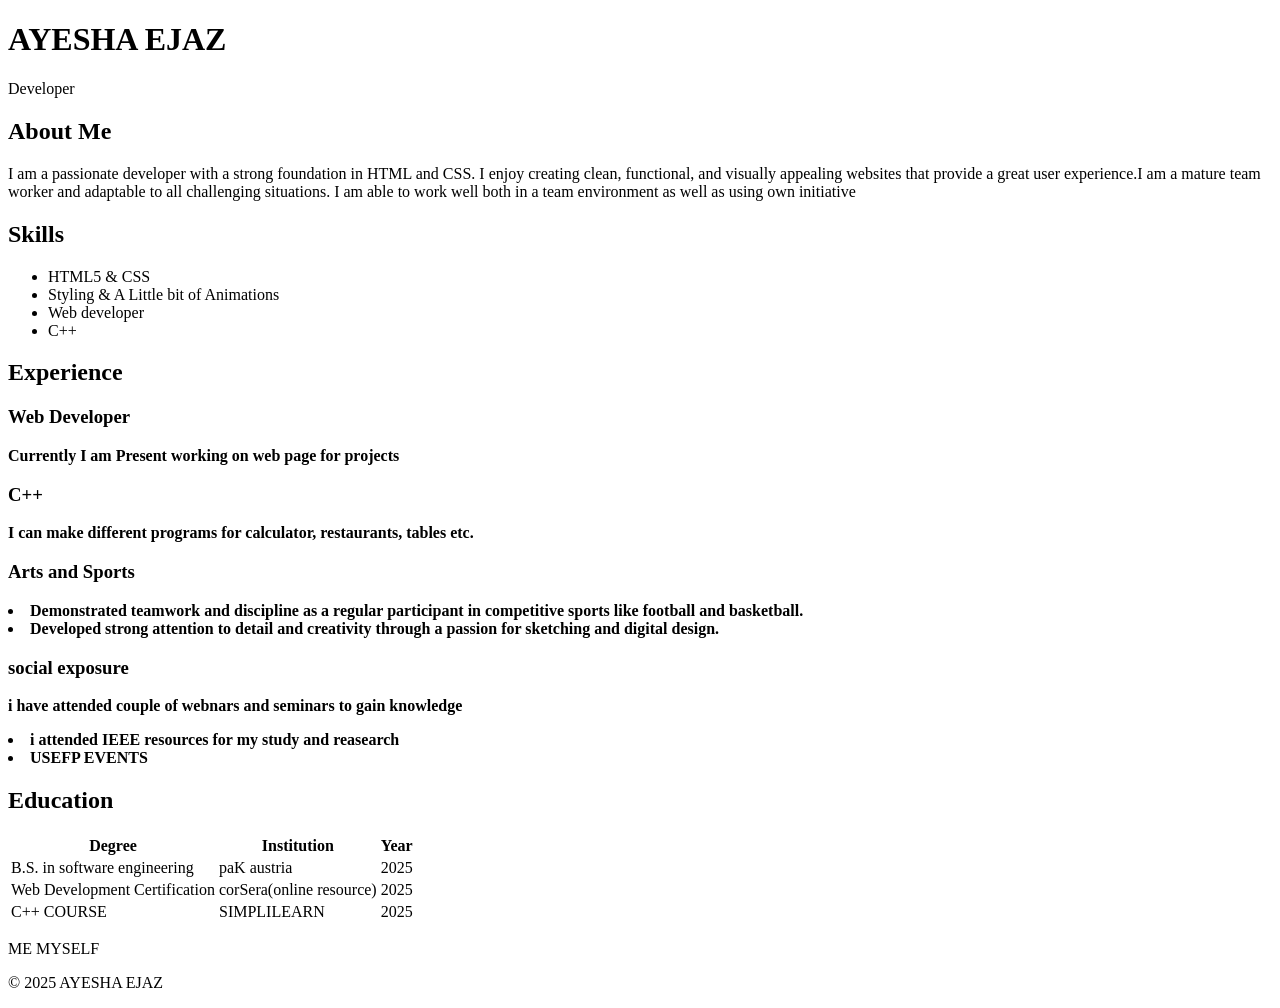
==== index.html @ 1e23bd5e "Add files via upload" ====
<!DOCTYPE html>
<html lang="en">
<head>
    <meta charset="UTF-8">
    <meta name="viewport" content="width=device-width, initial-scale=1.0">
    <title>My Professional CV</title>
    <link rel="stylesheet" href="AYESHA.CSS">
</head>
<body>

    <header>
        <h1>AYESHA EJAZ</h1>
        <p>Developer</p>
    </header>
    <main>
        <section id="about">
            <h2>About Me</h2>
            <p>I am a passionate developer with a strong foundation in HTML and CSS. I enjoy creating clean, functional, and visually appealing websites that provide a great user experience.I am a mature team worker and adaptable to all challenging situations. I am able to work well both in a team environment as well as using own initiative</p>
        </section>
        <section id="skills">
            <h2>Skills</h2>
            <ul>
                <li>HTML5 & CSS</li>
                <li>Styling & A Little bit of Animations</li>
                <li>Web developer</li>
                <li>C++</li>
            </ul>
        </section>
        <section id="experience">
            <h2> Experience </h2>
            <article>
                <h3> Web Developer</h3>
                <p><strong> Currently I am Present working on web page for projects </strong></p>
                <h3>C++</h3>
                <p><strong> I can make different programs for calculator, restaurants, tables etc. </strong></p>
            </article>
            <article>
                <h3>Arts and Sports</h3>
                <p><strong>
                    <LI> Demonstrated teamwork and discipline as a regular participant in competitive sports like football and basketball. </LI>
                    <li>Developed strong attention to detail and creativity through a passion for sketching and digital design.</li>
                </strong></p>
            </article>
            <h3>social exposure</h3>
            <article>
                <p><strong> i have attended couple of webnars and seminars to gain knowledge 
                    <li> i attended IEEE resources for my study and reasearch  </li>
                    <li>USEFP EVENTS  </li> </strong></p>
            </article>
        </section>

        <section id="education">
            <h2>Education</h2>
            <table>
                <thead>
                    <tr>
                        <th>Degree</th>
                        <th>Institution</th>
                        <th>Year</th>
                    </tr>
                </thead>
                <tbody>
                    <tr>
                        <td>B.S. in software engineering</td>
                        <td>paK austria </td>
                        <td>2025</td>
                    </tr>
                    <tr>
                        <td>Web Development Certification</td>
                        <td>corSera(online resource)</td>
                        <td>2025</td>
                    </tr>
                    <tr>
                        <td>C++ COURSE </td>
                        <td>SIMPLILEARN</td>
                        <td>2025</td>
                    </tr>
                </tbody>
            </table>
        </section>
    </main>

    <footer>
        <p>ME MYSELF</p>
        <p>&copy; 2025 AYESHA EJAZ  </p>
    </footer>
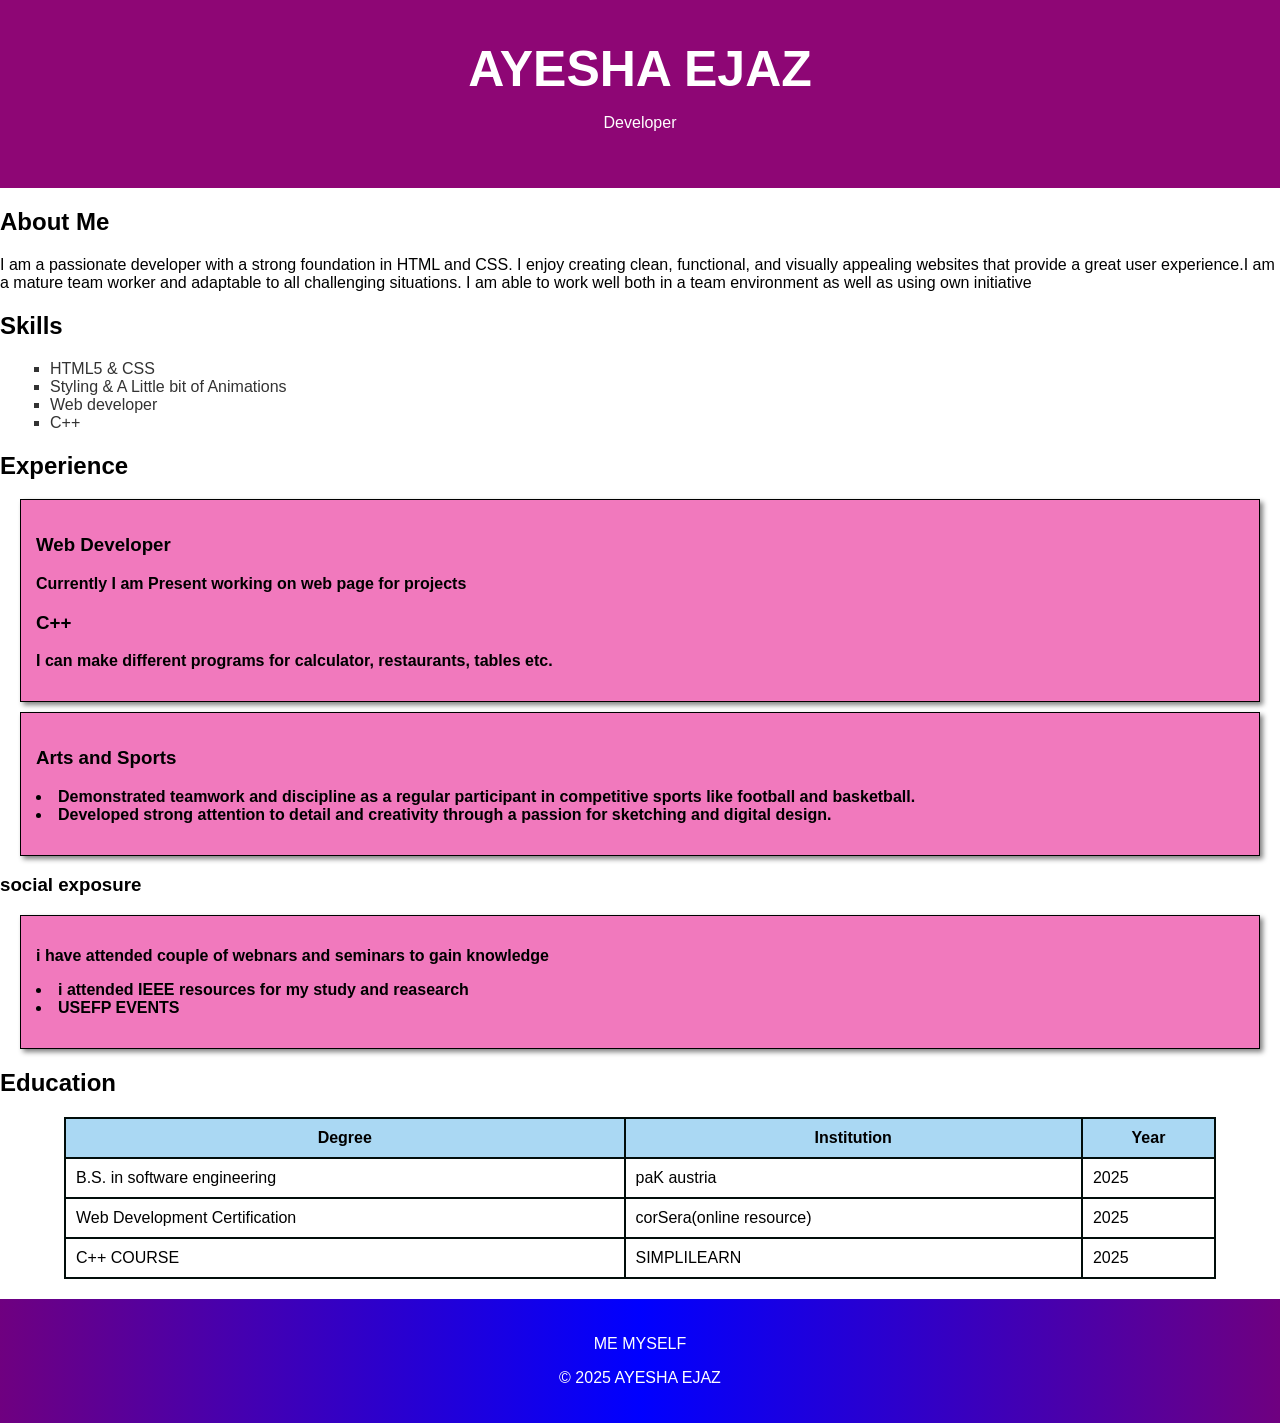
==== commit f9a00b11: "Add files via upload" ====
--- a/index.html
+++ b/index.html
@@ -4,7 +4,7 @@
     <meta charset="UTF-8">
     <meta name="viewport" content="width=device-width, initial-scale=1.0">
     <title>My Professional CV</title>
-    <link rel="stylesheet" href="AYESHA.CSS">
+    <link rel="stylesheet" href="style.CSS">
 </head>
 <body>
 
--- a/style.CSS
+++ b/style.CSS
@@ -0,0 +1,59 @@
+body {
+    font-family: Arial, sans-serif; 
+    margin: 0;
+    padding: 0;
+}
+header {
+    background-color: hsl(311, 92%, 29%); 
+    color: white;
+    padding: 40px; 
+    text-align: center;
+}
+
+header h1 {
+    font-size: 50px; 
+    font-weight: bold; 
+    margin: 0;
+}
+#about-me {
+    padding: 20px;
+    background-color: lch(45.69% 87.96 38.09);
+}
+ul {
+    list-style-type: square; 
+    color: #333; 
+    padding-left: 50px; 
+}
+article {
+    border: 1px solid black; 
+    background-color: hsl(326, 81%, 71%); 
+    padding: 15px;
+    margin: 10px 20px;
+    box-shadow: 3px 3px 5px grey; 
+}
+table {
+    width: 90%;
+    margin: 20px auto;
+    border-collapse: collapse;
+}
+
+table, th, td {
+    border: 2px solid lab(2.86% -3.66 0.1); 
+}
+
+th {
+    background-color: hsl(202, 75%, 81%); 
+    font-weight: bold; 
+    padding: 10px;
+}
+
+td {
+    padding: 10px;
+}
+footer {
+    text-align: center;
+    background: linear-gradient(to right, #6f0080, blue, #6f0080); 
+    color: white;
+    padding: 20px;
+    margin-top: 20px;
+}
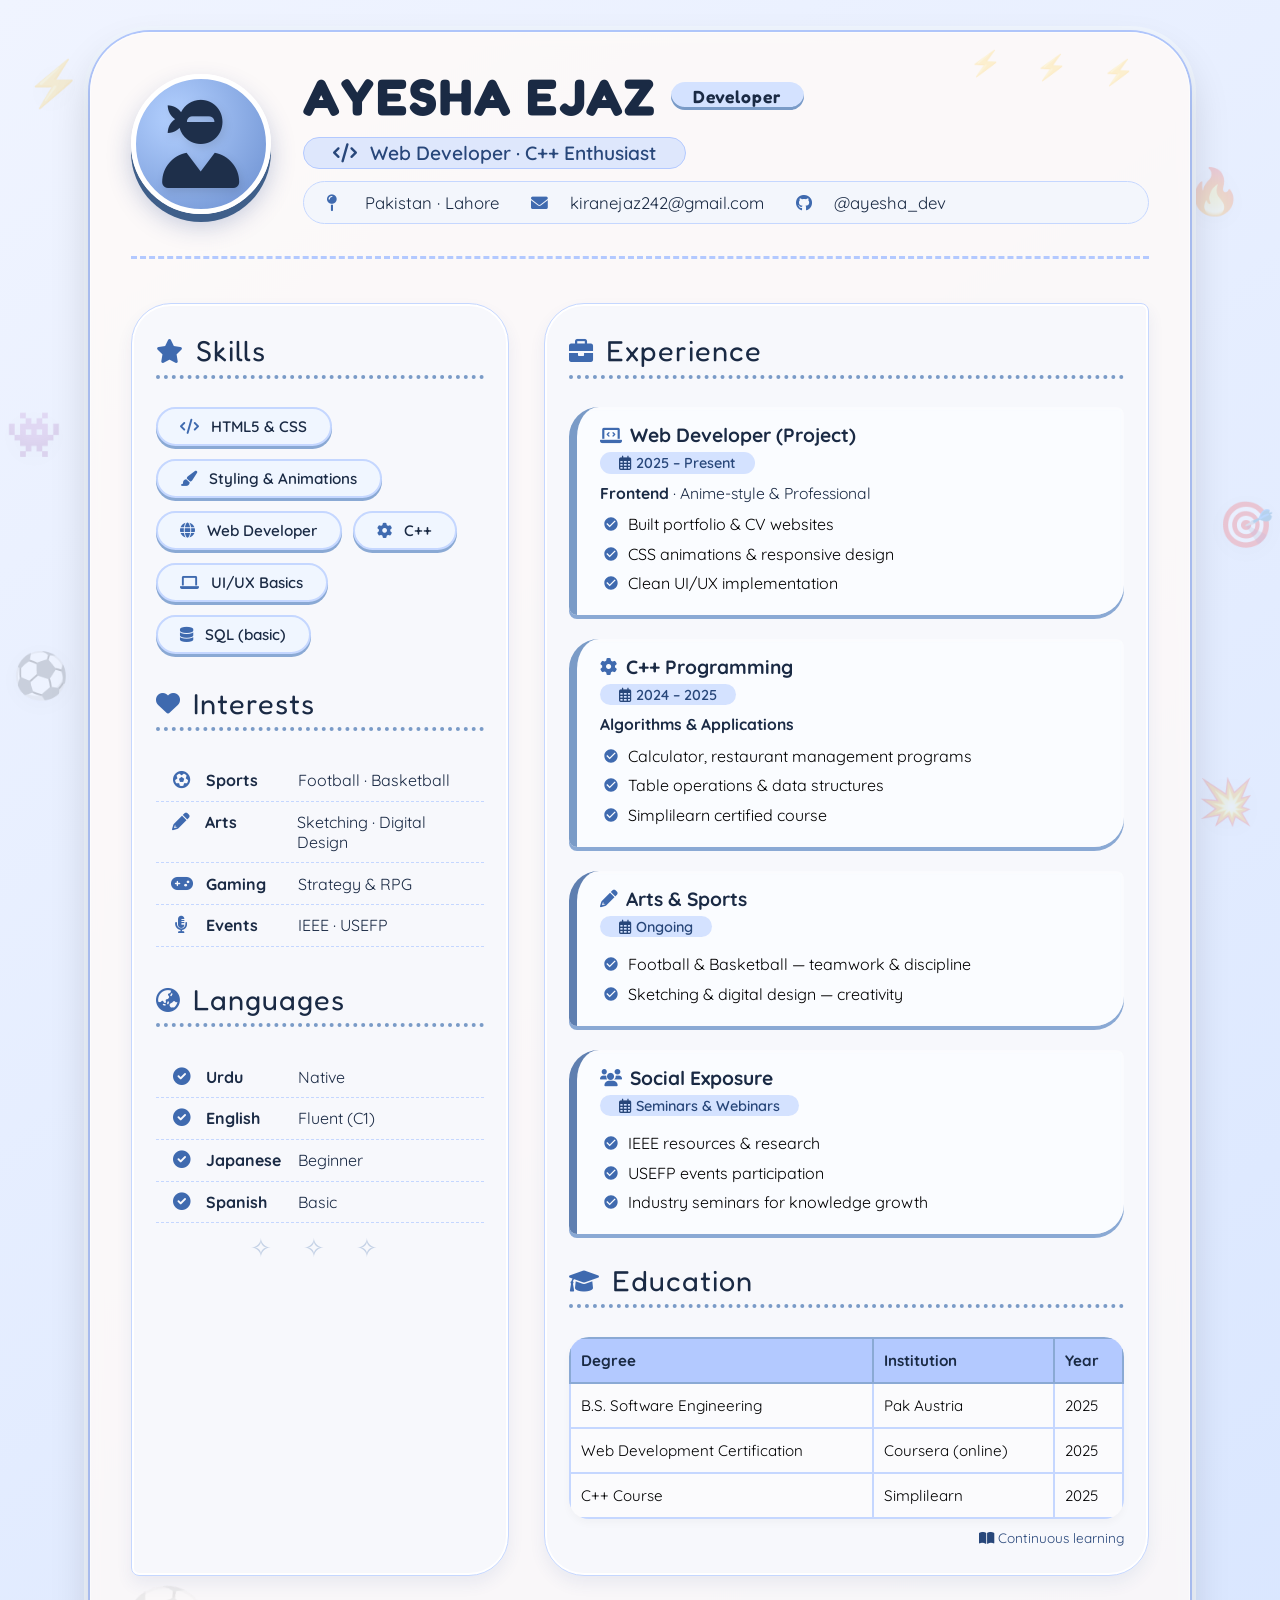
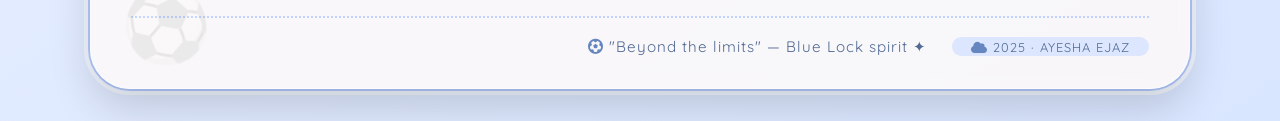
==== commit 36234967: "Add files via upload" ====
--- a/index.html
+++ b/index.html
@@ -1,86 +1,595 @@
 <!DOCTYPE html>
 <html lang="en">
 <head>
-    <meta charset="UTF-8">
-    <meta name="viewport" content="width=device-width, initial-scale=1.0">
-    <title>My Professional CV</title>
-    <link rel="stylesheet" href="style.CSS">
+  <meta charset="UTF-8" />
+  <meta name="viewport" content="width=device-width, initial-scale=1.0" />
+  <title>Anime CV · Ayesha Ejaz</title>
+  <!-- Font Awesome & Google Fonts -->
+  <link rel="stylesheet" href="https://cdnjs.cloudflare.com/ajax/libs/font-awesome/6.0.0-beta3/css/all.min.css" />
+  <link href="https://fonts.googleapis.com/css2?family=Quicksand:wght@400;600;700&family=Fredoka+One&display=swap" rel="stylesheet" />
+  <style>
+    * {
+      margin: 0;
+      padding: 0;
+      box-sizing: border-box;
+    }
+
+    body {
+      background: linear-gradient(145deg, #f0f4ff 0%, #d9e6ff 100%);
+      font-family: 'Quicksand', sans-serif;
+      min-height: 100vh;
+      padding: 2rem 1rem;
+      position: relative;
+      overflow-x: hidden;
+    }
+
+    /* floating anime characters (Blue Lock style) */
+    .floating-char {
+      position: fixed;
+      font-size: 2.8rem;
+      opacity: 0.20;
+      pointer-events: none;
+      z-index: 0;
+      animation: floatAnim 12s infinite alternate ease-in-out;
+      filter: drop-shadow(0 4px 12px rgba(0, 20, 80, 0.12));
+    }
+
+    .char1 { top: 6%; left: 2%; animation-duration: 14s; }
+    .char2 { top: 18%; right: 3%; animation-duration: 16s; animation-delay: -2s; }
+    .char3 { bottom: 22%; left: 1%; animation-duration: 18s; animation-delay: -4s; }
+    .char4 { bottom: 8%; right: 2%; animation-duration: 13s; animation-delay: -6s; }
+    .char5 { top: 45%; left: 0.5%; animation-duration: 20s; animation-delay: -3s; }
+    .char6 { top: 55%; right: 0.5%; animation-duration: 15s; animation-delay: -7s; }
+
+    @keyframes floatAnim {
+      0% { transform: translate(0, 0) rotate(0deg) scale(1); }
+      25% { transform: translate(12px, -18px) rotate(6deg) scale(1.1); }
+      50% { transform: translate(-8px, 8px) rotate(-4deg) scale(0.9); }
+      75% { transform: translate(20px, 10px) rotate(8deg) scale(1.05); }
+      100% { transform: translate(-12px, -12px) rotate(-3deg) scale(0.95); }
+    }
+
+    /* main card – anime/manga style */
+    .cv-container {
+      max-width: 1100px;
+      width: 100%;
+      margin: 0 auto;
+      background: rgba(255, 250, 248, 0.8);
+      backdrop-filter: blur(6px);
+      border-radius: 60px 60px 40px 40px;
+      box-shadow: 0 20px 40px rgba(0, 0, 0, 0.15), 0 0 0 2px #b3c9ff, 0 0 0 6px #f0f6ff;
+      padding: 2rem 2.5rem;
+      position: relative;
+      z-index: 2;
+      border: 1px solid rgba(255, 255, 255, 0.5);
+    }
+
+    /* decorative elements */
+    .cv-container::before {
+      content: "⚡  ⚡  ⚡";
+      position: absolute;
+      top: 18px;
+      right: 40px;
+      font-size: 1.6rem;
+      letter-spacing: 14px;
+      color: #4a6fa5;
+      opacity: 0.2;
+      font-weight: 300;
+      transform: rotate(4deg);
+      pointer-events: none;
+    }
+
+    .cv-container::after {
+      content: "⚽";
+      position: absolute;
+      bottom: 20px;
+      left: 30px;
+      font-size: 4.5rem;
+      opacity: 0.08;
+      transform: rotate(-8deg);
+      pointer-events: none;
+    }
+
+    /* ===== header / profile ===== */
+    .profile-row {
+      display: flex;
+      flex-wrap: wrap;
+      align-items: center;
+      gap: 2rem;
+      margin-bottom: 2.8rem;
+      border-bottom: 3px dashed #b3c9ff;
+      padding-bottom: 2rem;
+    }
+
+    .avatar-frame {
+      flex-shrink: 0;
+      width: 140px;
+      height: 140px;
+      background: radial-gradient(circle at 30% 30%, #b3d0ff, #6a8ecf);
+      border-radius: 50%;
+      display: flex;
+      align-items: center;
+      justify-content: center;
+      border: 5px solid #ffffff;
+      box-shadow: 0 8px 0 #3f5f8a, 0 12px 24px rgba(30, 60, 130, 0.25);
+      transition: 0.2s;
+    }
+
+    .avatar-frame i {
+      font-size: 5.5rem;
+      color: #1e2f4a;
+      filter: drop-shadow(2px 4px 4px rgba(0,0,0,0.1));
+    }
+
+    .profile-text {
+      flex: 1;
+    }
+
+    .profile-text h1 {
+      font-family: 'Fredoka One', cursive;
+      font-size: 3.2rem;
+      letter-spacing: 2px;
+      color: #1a2a44;
+      display: flex;
+      align-items: center;
+      gap: 14px;
+      flex-wrap: wrap;
+    }
+
+    .profile-text h1 small {
+      font-size: 1.1rem;
+      background: #d4e2ff;
+      padding: 0.2rem 1.4rem;
+      border-radius: 40px;
+      color: #1a2a44;
+      font-weight: 600;
+      letter-spacing: 1px;
+      box-shadow: inset 0 -3px 0 #7a9bc7;
+    }
+
+    .subtitle {
+      font-size: 1.2rem;
+      font-weight: 600;
+      color: #28477a;
+      background: rgba(200, 219, 255, 0.6);
+      display: inline-block;
+      padding: 0.2rem 1.8rem;
+      border-radius: 30px;
+      margin: 10px 0 12px;
+      backdrop-filter: blur(2px);
+      border: 1px solid #b3c9ff;
+    }
+
+    .tagline {
+      display: flex;
+      flex-wrap: wrap;
+      gap: 1.2rem 2rem;
+      font-size: 1.05rem;
+      color: #1a2a44;
+      background: rgba(235, 243, 255, 0.6);
+      padding: 0.6rem 1.4rem;
+      border-radius: 60px;
+      backdrop-filter: blur(2px);
+      border: 1px solid #c5d7ff;
+    }
+
+    .tagline i {
+      color: #3f6aaf;
+      margin-right: 8px;
+      width: 1.6rem;
+    }
+
+    /* ===== 2 columns layout ===== */
+    .cv-grid {
+      display: grid;
+      grid-template-columns: 1fr 1.6fr;
+      gap: 2.2rem;
+    }
+
+    .left-panel {
+      background: rgba(240, 246, 255, 0.5);
+      backdrop-filter: blur(2px);
+      border-radius: 40px 40px 40px 8px;
+      padding: 1.8rem 1.5rem;
+      border: 1px solid #c5d7ff;
+      box-shadow: inset 0 0 0 2px #ffffff, 0 8px 16px rgba(50, 80, 140, 0.08);
+    }
+
+    .right-panel {
+      background: rgba(240, 246, 255, 0.5);
+      backdrop-filter: blur(2px);
+      border-radius: 40px 8px 40px 40px;
+      padding: 1.8rem 1.5rem;
+      border: 1px solid #c5d7ff;
+      box-shadow: inset 0 0 0 2px #ffffff, 0 8px 16px rgba(50, 80, 140, 0.08);
+    }
+
+    .section-title {
+      font-family: 'Fredoka One', cursive;
+      font-size: 1.8rem;
+      letter-spacing: 1px;
+      color: #1a2a44;
+      border-bottom: 4px dotted #7a9bc7;
+      padding-bottom: 0.4rem;
+      margin-bottom: 1.8rem;
+      display: flex;
+      align-items: center;
+      gap: 12px;
+    }
+
+    .section-title i {
+      color: #3f6aaf;
+      font-size: 1.5rem;
+    }
+
+    /* skill tags */
+    .skill-tag {
+      display: flex;
+      flex-wrap: wrap;
+      gap: 0.8rem 0.7rem;
+      margin-bottom: 2rem;
+    }
+
+    .skill-tag span {
+      background: #f0f6ff;
+      padding: 0.5rem 1.4rem;
+      border-radius: 40px;
+      font-weight: 600;
+      font-size: 0.95rem;
+      color: #1a2a44;
+      border: 2px solid #c5d7ff;
+      box-shadow: 0 3px 0 #8aa9d4;
+      transition: 0.1s ease;
+    }
+
+    .skill-tag span i {
+      margin-right: 8px;
+      color: #3f6aaf;
+    }
+
+    .info-list {
+      list-style: none;
+      margin-bottom: 2.2rem;
+    }
+
+    .info-list li {
+      display: flex;
+      align-items: baseline;
+      gap: 12px;
+      padding: 0.65rem 0.8rem;
+      border-bottom: 1px dashed #c5d7ff;
+      font-size: 1rem;
+      color: #1a2a44;
+    }
+
+    .info-list li i {
+      width: 1.6rem;
+      color: #3f6aaf;
+      font-size: 1.1rem;
+      text-align: center;
+    }
+
+    .info-list li strong {
+      font-weight: 700;
+      min-width: 80px;
+      color: #1a2a44;
+    }
+
+    /* experience & education cards */
+    .exp-item {
+      background: rgba(255, 255, 255, 0.6);
+      backdrop-filter: blur(2px);
+      padding: 1rem 1.4rem;
+      border-radius: 30px 8px 30px 8px;
+      margin-bottom: 1.5rem;
+      border-left: 8px solid #7a9bc7;
+      box-shadow: 0 4px 0 #8aa9d4;
+      transition: 0.15s;
+    }
+
+    .exp-item h3 {
+      font-size: 1.2rem;
+      color: #1a2a44;
+      display: flex;
+      align-items: center;
+      gap: 8px;
+      flex-wrap: wrap;
+    }
+
+    .exp-item h3 i {
+      color: #3f6aaf;
+      font-size: 1.1rem;
+    }
+
+    .exp-item .meta {
+      font-weight: 600;
+      color: #28477a;
+      font-size: 0.9rem;
+      margin: 5px 0 8px;
+      background: #d4e2ff;
+      display: inline-block;
+      padding: 0.1rem 1.2rem;
+      border-radius: 40px;
+    }
+
+    .exp-item p {
+      color: #1a2a44;
+      line-height: 1.5;
+      font-size: 0.98rem;
+    }
+
+    .exp-item ul {
+      list-style: none;
+      padding-left: 0.2rem;
+      margin-top: 6px;
+    }
+
+    .exp-item ul li {
+      padding: 0.2rem 0 0.2rem 1.6rem;
+      background: url('data:image/svg+xml;utf8,<svg xmlns="http://www.w3.org/2000/svg" width="16" height="16" viewBox="0 0 24 24"><path fill="%233f6aaf" d="M12 2C6.48 2 2 6.48 2 12s4.48 10 10 10 10-4.48 10-10S17.52 2 12 2zm-2 15l-5-5 1.41-1.41L10 14.17l7.59-7.59L19 8l-9 9z"/></svg>') left center no-repeat;
+      background-size: 1rem;
+      margin-bottom: 3px;
+    }
+
+    .cute-separator {
+      text-align: center;
+      font-size: 1.6rem;
+      letter-spacing: 12px;
+      color: #7a9bc7;
+      opacity: 0.4;
+      margin: 0.5rem 0;
+    }
+
+    /* table (education) */
+    .edu-table {
+      width: 100%;
+      border-collapse: collapse;
+      margin: 1.2rem 0 0.5rem;
+      font-size: 0.95rem;
+      border-radius: 20px;
+      overflow: hidden;
+      box-shadow: 0 4px 8px rgba(0,0,0,0.03);
+    }
+
+    .edu-table th {
+      background: #b3c9ff;
+      color: #1a2a44;
+      font-weight: 700;
+      padding: 12px 10px;
+      text-align: left;
+      border: 2px solid #8aa9d4;
+    }
+
+    .edu-table td {
+      padding: 12px 10px;
+      border: 2px solid #c5d7ff;
+      background: rgba(255, 255, 255, 0.5);
+    }
+
+    .edu-table tr:last-child td {
+      border-bottom: 2px solid #c5d7ff;
+    }
+
+    /* footer */
+    .footer-note {
+      margin-top: 2.5rem;
+      text-align: right;
+      font-size: 0.95rem;
+      color: #28477a;
+      border-top: 2px dotted #b3c9ff;
+      padding-top: 1.2rem;
+      opacity: 0.8;
+      letter-spacing: 1px;
+    }
+
+    .footer-note i {
+      color: #3f6aaf;
+    }
+
+    /* responsiveness */
+    @media (max-width: 780px) {
+      .cv-grid {
+        grid-template-columns: 1fr;
+        gap: 2rem;
+      }
+      .profile-row {
+        flex-direction: column;
+        align-items: center;
+        text-align: center;
+      }
+      .profile-text h1 {
+        justify-content: center;
+        font-size: 2.6rem;
+      }
+      .tagline {
+        justify-content: center;
+      }
+      .cv-container {
+        padding: 1.5rem;
+      }
+      .floating-char {
+        font-size: 2rem;
+        opacity: 0.15;
+      }
+    }
+
+    @media (max-width: 460px) {
+      .avatar-frame {
+        width: 110px;
+        height: 110px;
+      }
+      .avatar-frame i {
+        font-size: 4rem;
+      }
+      .profile-text h1 {
+        font-size: 2rem;
+      }
+      .floating-char {
+        font-size: 1.6rem;
+      }
+    }
+  </style>
 </head>
 <body>
 
-    <header>
-        <h1>AYESHA EJAZ</h1>
-        <p>Developer</p>
-    </header>
-    <main>
-        <section id="about">
-            <h2>About Me</h2>
-            <p>I am a passionate developer with a strong foundation in HTML and CSS. I enjoy creating clean, functional, and visually appealing websites that provide a great user experience.I am a mature team worker and adaptable to all challenging situations. I am able to work well both in a team environment as well as using own initiative</p>
-        </section>
-        <section id="skills">
-            <h2>Skills</h2>
-            <ul>
-                <li>HTML5 & CSS</li>
-                <li>Styling & A Little bit of Animations</li>
-                <li>Web developer</li>
-                <li>C++</li>
-            </ul>
-        </section>
-        <section id="experience">
-            <h2> Experience </h2>
-            <article>
-                <h3> Web Developer</h3>
-                <p><strong> Currently I am Present working on web page for projects </strong></p>
-                <h3>C++</h3>
-                <p><strong> I can make different programs for calculator, restaurants, tables etc. </strong></p>
-            </article>
-            <article>
-                <h3>Arts and Sports</h3>
-                <p><strong>
-                    <LI> Demonstrated teamwork and discipline as a regular participant in competitive sports like football and basketball. </LI>
-                    <li>Developed strong attention to detail and creativity through a passion for sketching and digital design.</li>
-                </strong></p>
-            </article>
-            <h3>social exposure</h3>
-            <article>
-                <p><strong> i have attended couple of webnars and seminars to gain knowledge 
-                    <li> i attended IEEE resources for my study and reasearch  </li>
-                    <li>USEFP EVENTS  </li> </strong></p>
-            </article>
-        </section>
-
-        <section id="education">
-            <h2>Education</h2>
-            <table>
-                <thead>
-                    <tr>
-                        <th>Degree</th>
-                        <th>Institution</th>
-                        <th>Year</th>
-                    </tr>
-                </thead>
-                <tbody>
-                    <tr>
-                        <td>B.S. in software engineering</td>
-                        <td>paK austria </td>
-                        <td>2025</td>
-                    </tr>
-                    <tr>
-                        <td>Web Development Certification</td>
-                        <td>corSera(online resource)</td>
-                        <td>2025</td>
-                    </tr>
-                    <tr>
-                        <td>C++ COURSE </td>
-                        <td>SIMPLILEARN</td>
-                        <td>2025</td>
-                    </tr>
-                </tbody>
-            </table>
-        </section>
-    </main>
-
-    <footer>
-        <p>ME MYSELF</p>
-        <p>&copy; 2025 AYESHA EJAZ  </p>
-    </footer>+  <!-- Floating Blue Lock style characters (anime vibe) -->
+  <div class="floating-char char1">⚡</div>
+  <div class="floating-char char2">🔥</div>
+  <div class="floating-char char3">⚽</div>
+  <div class="floating-char char4">💥</div>
+  <div class="floating-char char5">👾</div>
+  <div class="floating-char char6">🎯</div>
+
+  <!-- main CV container -->
+  <div class="cv-container">
+    <!-- profile header -->
+    <div class="profile-row">
+      <div class="avatar-frame">
+        <i class="fas fa-user-ninja"></i>
+      </div>
+      <div class="profile-text">
+        <h1>
+          AYESHA EJAZ <small>Developer</small>
+        </h1>
+        <div class="subtitle">
+          <i class="fas fa-code" style="margin-right: 8px;"></i>  Web Developer · C++ Enthusiast
+        </div>
+        <div class="tagline">
+          <span><i class="fas fa-map-pin"></i> Pakistan · Lahore</span>
+          <span><i class="fas fa-envelope"></i> kiranejaz242@gmail.com</span>
+          <span><i class="fab fa-github"></i> @ayesha_dev</span>
+        </div>
+      </div>
+    </div>
+
+    <!-- grid main -->
+    <div class="cv-grid">
+      <!-- LEFT PANEL: skills, interests, social -->
+      <div class="left-panel">
+        <div class="section-title">
+          <i class="fas fa-star"></i> Skills
+        </div>
+        <div class="skill-tag">
+          <span><i class="fas fa-code"></i> HTML5 & CSS</span>
+          <span><i class="fas fa-paint-brush"></i> Styling & Animations</span>
+          <span><i class="fas fa-globe"></i> Web Developer</span>
+          <span><i class="fas fa-cog"></i> C++</span>
+          <span><i class="fas fa-laptop"></i> UI/UX Basics</span>
+          <span><i class="fas fa-database"></i> SQL (basic)</span>
+        </div>
+
+        <div class="section-title" style="margin-top: 2rem;">
+          <i class="fas fa-heart"></i> Interests
+        </div>
+        <ul class="info-list">
+          <li><i class="fas fa-futbol"></i> <strong>Sports</strong> Football · Basketball</li>
+          <li><i class="fas fa-pencil-alt"></i> <strong>Arts</strong> Sketching · Digital Design</li>
+          <li><i class="fas fa-gamepad"></i> <strong>Gaming</strong> Strategy & RPG</li>
+          <li><i class="fas fa-microphone-alt"></i> <strong>Events</strong> IEEE · USEFP</li>
+        </ul>
+
+        <div class="section-title" style="margin-top: 0.5rem;">
+          <i class="fas fa-globe-asia"></i> Languages
+        </div>
+        <ul class="info-list" style="margin-bottom: 0;">
+          <li><i class="fas fa-check-circle"></i> <strong>Urdu</strong> Native</li>
+          <li><i class="fas fa-check-circle"></i> <strong>English</strong> Fluent (C1)</li>
+          <li><i class="fas fa-check-circle"></i> <strong>Japanese</strong> Beginner</li>
+          <li><i class="fas fa-check-circle"></i> <strong>Spanish</strong> Basic</li>
+        </ul>
+        <div class="cute-separator">✧  ✧  ✧</div>
+      </div>
+
+      <!-- RIGHT PANEL: experience, education, social exposure -->
+      <div class="right-panel">
+        <div class="section-title">
+          <i class="fas fa-briefcase"></i> Experience
+        </div>
+
+        <div class="exp-item">
+          <h3><i class="fas fa-laptop-code"></i> Web Developer (Project)</h3>
+          <div class="meta"><i class="far fa-calendar-alt"></i> 2025 – Present</div>
+          <p><strong>Frontend</strong> · Anime-style & Professional</p>
+          <ul>
+            <li>Built portfolio & CV websites</li>
+            <li>CSS animations & responsive design</li>
+            <li>Clean UI/UX implementation</li>
+          </ul>
+        </div>
+
+        <div class="exp-item">
+          <h3><i class="fas fa-cog"></i> C++ Programming</h3>
+          <div class="meta"><i class="far fa-calendar-alt"></i> 2024 – 2025</div>
+          <p><strong>Algorithms & Applications</strong></p>
+          <ul>
+            <li>Calculator, restaurant management programs</li>
+            <li>Table operations & data structures</li>
+            <li>Simplilearn certified course</li>
+          </ul>
+        </div>
+
+        <div class="exp-item" style="border-left-color: #5f7fb0;">
+          <h3><i class="fas fa-pencil-alt"></i> Arts & Sports</h3>
+          <div class="meta"><i class="far fa-calendar-alt"></i> Ongoing</div>
+          <ul>
+            <li>Football & Basketball — teamwork & discipline</li>
+            <li>Sketching & digital design — creativity</li>
+          </ul>
+        </div>
+
+        <div class="exp-item" style="border-left-color: #5f7fb0;">
+          <h3><i class="fas fa-users"></i> Social Exposure</h3>
+          <div class="meta"><i class="far fa-calendar-alt"></i> Seminars & Webinars</div>
+          <ul>
+            <li>IEEE resources & research</li>
+            <li>USEFP events participation</li>
+            <li>Industry seminars for knowledge growth</li>
+          </ul>
+        </div>
+
+        <!-- Education section with table -->
+        <div class="section-title" style="margin-top: 1.8rem;">
+          <i class="fas fa-graduation-cap"></i> Education
+        </div>
+        <table class="edu-table">
+          <thead>
+            <tr>
+              <th>Degree</th>
+              <th>Institution</th>
+              <th>Year</th>
+            </tr>
+          </thead>
+          <tbody>
+            <tr>
+              <td>B.S. Software Engineering</td>
+              <td>Pak Austria</td>
+              <td>2025</td>
+            </tr>
+            <tr>
+              <td>Web Development Certification</td>
+              <td>Coursera (online)</td>
+              <td>2025</td>
+            </tr>
+            <tr>
+              <td>C++ Course</td>
+              <td>Simplilearn</td>
+              <td>2025</td>
+            </tr>
+          </tbody>
+        </table>
+        <p style="font-size: 0.85rem; color: #28477a; margin-top: 0.6rem; text-align: right;">
+          <i class="fas fa-book-open"></i> Continuous learning
+        </p>
+      </div>
+    </div>
+
+    <!-- footer -->
+    <div class="footer-note">
+      <i class="fas fa-futbol"></i>  "Beyond the limits" — Blue Lock spirit ✦
+      <span style="margin-left: 20px; background: #d4e2ff; padding: 0.1rem 1.2rem; border-radius: 30px; font-size: 0.8rem;">
+        <i class="fas fa-cloud"></i> 2025 · AYESHA EJAZ
+      </span>
+    </div>
+  </div>
+</body>
+</html>
